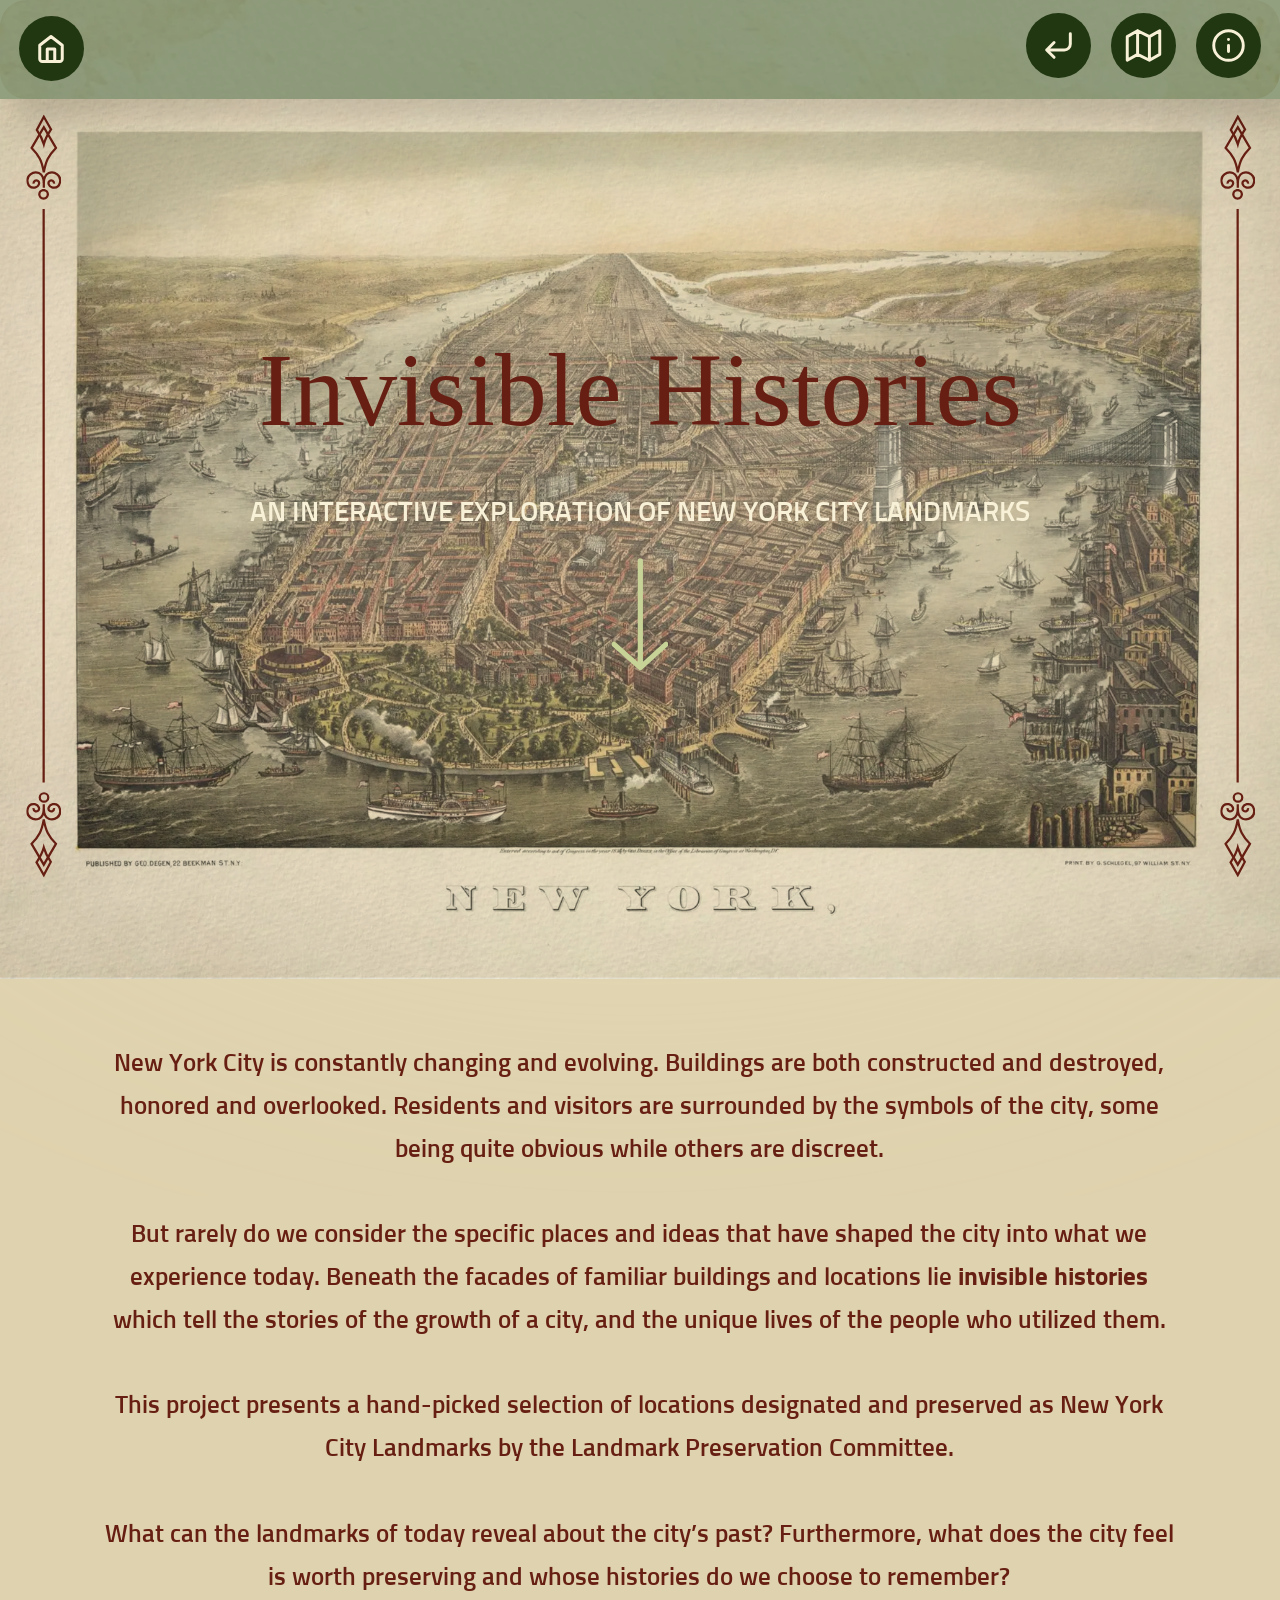
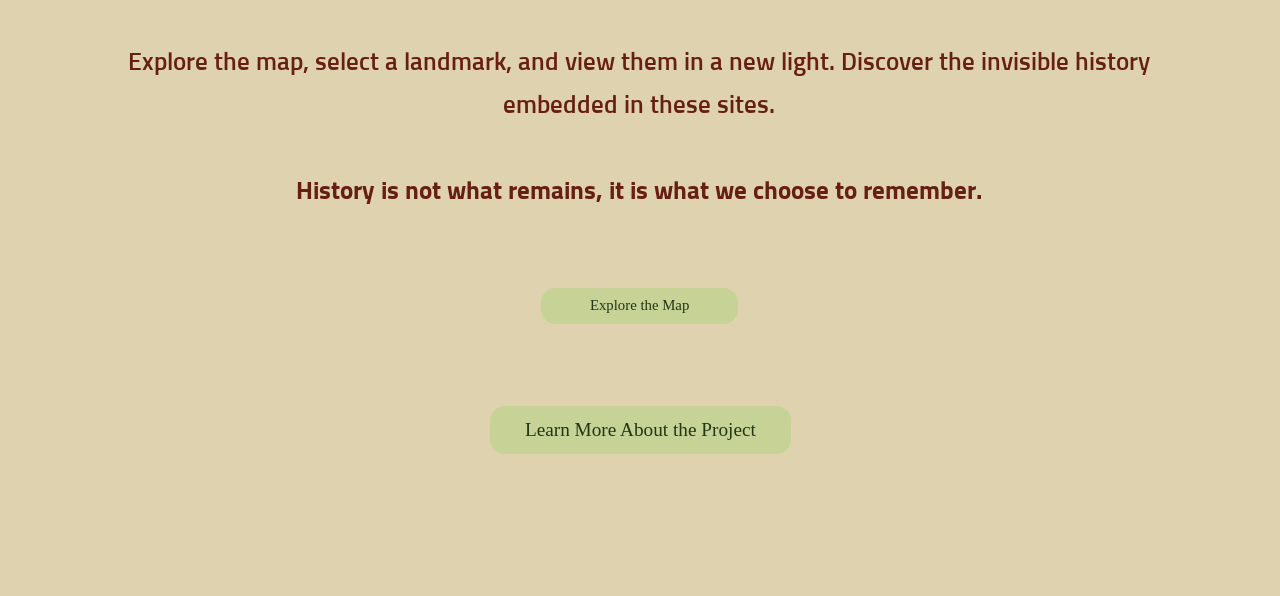
==== index.html @ 9963aa11 "Invisible Histories: Pass 3 build Claude-Session: https://claude.ai/code/session_01Rgihcvc9URXPDrAus" ====
<!doctype html>
<html lang="en">
<head>
<meta charset="utf-8">
<meta name="viewport" content="width=device-width, initial-scale=1">
<title>Invisible Histories</title>
<link rel="preconnect" href="https://fonts.googleapis.com">
<link href="https://fonts.googleapis.com/css2?family=IM+Fell+Great+Primer:ital@0;1&family=IM+Fell+Great+Primer+SC&family=Inter:wght@400;600&family=Sunflower:wght@300;500;700&display=swap" rel="stylesheet">
<link href="https://api.mapbox.com/mapbox-gl-js/v3.9.4/mapbox-gl.css" rel="stylesheet">
<link href="css/figma.css" rel="stylesheet">
<link href="css/style.css" rel="stylesheet">
</head>
<body>
<nav class="nav z" aria-label="Site">
  <button class="nb home" data-go="" aria-label="Home"><img src="img/home.svg" alt=""></button>
  <button class="nb back" id="backBtn" aria-label="Back"><img src="img/nav-back.svg" alt=""></button>
  <button class="nb map" data-go="map" aria-label="Map"><img src="img/nav-map.svg" alt=""></button>
  <button class="nb info" data-go="info" aria-label="Info"><img src="img/nav-info.svg" alt=""></button>
</nav>

<!-- 01 Start -->
<main id="v-start" class="view">
  <div class="start z">
    <img class="abs" src="img/hero.webp" alt="1873 bird's-eye lithograph of New York by George Schlegel" style="left:-13px;top:44px;width:1751px;height:1278px;object-fit:cover">
    <img class="abs mult" src="img/tex4.webp" alt="" style="left:-122px;top:-40px;width:1969px;height:1362px;object-fit:cover;opacity:.4">
    <div class="abs mult" style="left:-59px;top:77px;width:1844px;height:1245px;overflow:hidden;opacity:.5"><img src="img/tex3.webp" alt="" style="position:absolute;left:0;top:-1.58%;width:100%;height:101.59%"></div>
    <img class="abs" src="img/ellipse.svg" alt="" style="left:-466.9px;top:-234px;width:2647.9px;height:1848.1px">
    <div class="orn" style="left:37px"><img src="img/ornL.svg" alt=""></div>
    <div class="orn" style="left:1650px"><img src="img/ornR.svg" alt=""></div>
    <h1 class="title">Invisible Histories</h1>
    <p class="sub">AN INTERACTIVE EXPLORATION OF NEW YORK CITY LANDMARKS</p>
    <a class="down" href="#intro" aria-label="Scroll to introduction"><img src="img/arrow.svg" alt=""></a>
    <div class="intro" id="intro">
      <p>New York City is constantly changing and evolving. Buildings are both constructed and destroyed, honored and overlooked. Residents and visitors are surrounded by the symbols of the city, some being quite obvious while others are discreet.</p>
      <p>But rarely do we consider the specific places and ideas that have shaped the city into what we experience today. Beneath the facades of familiar buildings and locations lie <b>invisible histories</b> which tell the stories of the growth of a city, and the unique lives of the people who utilized them.</p>
      <p>This project presents a hand-picked selection of locations designated and preserved as New York City Landmarks by the Landmark Preservation Committee.</p>
      <p>What can the landmarks of today reveal about the city’s past? Furthermore, what does the city feel is worth preserving and whose histories do we choose to remember?</p>
      <p>Explore the map, select a landmark, and view them in a new light. Discover the invisible history embedded in these sites.</p>
      <p><b>History is not what remains, it is what we choose to remember.</b></p>
    </div>
    <a class="btn" href="#map" style="left:731px;top:2549px;width:265px;height:48px;font-size:20px">Explore the Map</a>
    <a class="btn" href="#info" style="left:661px;top:2708px;width:407px;height:65px">Learn More About the Project</a>
  </div>
</main>

<!-- 02–15 Map (single Mapbox instance) -->
<main id="v-map" class="view">
  <div id="map" role="region" aria-label="Map of selected NYC landmarks"></div>
  <div id="card" class="card z" hidden></div>
  <section id="list" class="list z" aria-label="Landmark list">
    <h2>Landmarks</h2>
    <ol id="listItems"></ol>
  </section>
</main>

<!-- Landmark detail pages (Pass 2) -->
<main id="v-detail" class="view"><div id="detail" class="z"></div></main>

<!-- 17 Info (Pass 2) -->
<main id="v-info" class="view"><div class="z"><div id="infoBox"></div></div></main>

<div id="warp" aria-hidden="true"></div>
<script src="https://api.mapbox.com/mapbox-gl-js/v3.9.4/mapbox-gl.js"></script>
<script src="js/config.js"></script>
<script src="js/app.js"></script>
</body>
</html>
---- css/style.css ----
:root{--cream:#dfd2ae;--ivory:#f8f1d7;--rust:#661f12;--sage:#93a07f;--pale:#c7d297;--forest:#203712;--z:1}
*{box-sizing:border-box}
html,body{margin:0;background:var(--cream);color:var(--rust);font-family:Sunflower,sans-serif}
.z{zoom:var(--z)}
.abs{position:absolute}
.mult{mix-blend-mode:multiply}
.view{display:none}
.view.on{display:block}
:focus-visible{outline:3px solid #f8f1d7;outline-offset:3px;box-shadow:0 0 0 6px var(--forest)}

/* Nav */
.nav{position:fixed;top:0;left:0;width:1728px;height:133px;z-index:20;background:var(--nav,var(--sage));transition:background .4s;box-shadow:19px 29px 36px rgba(0,0,0,.14)}
.nav::before{content:"";position:absolute;inset:0;background:url(../img/paper.webp) center/cover;mix-blend-mode:multiply;opacity:.7;border-radius:36px}
.nb{position:absolute;top:17px;width:88px;height:88px;padding:0;border:0;border-radius:50%;background:none;cursor:pointer;transition:transform .2s}
.nb:hover{transform:scale(1.07)}
.nb img{width:88px;height:88px;display:block}
.nb.home{left:25px;top:22px;background:var(--forest);display:grid;place-items:center}
.nb.home img{width:40px;height:40px}
.nb.back{left:1385px}.nb.map{left:1500px}.nb.info{left:1615px}

/* Start */
.start{position:relative;width:1728px;height:2964px;overflow:hidden;background:var(--cream)}
.orn{position:absolute;top:157px;width:43.666px;height:1024px}
.orn img{position:absolute;left:50%;top:50%;width:1030.35px;height:46.66px;transform:translate(-50%,-50%) rotate(90deg)}
.title{position:absolute;left:864.5px;top:447px;width:1293px;transform:translateX(-50%);margin:0;font:400 140px/normal "IM Fell Great Primer SC",serif;color:var(--rust);text-align:center}
.sub{position:absolute;left:864px;top:661px;width:1134px;transform:translateX(-50%);margin:0;font-weight:500;font-size:38px;line-height:1.7;color:var(--ivory);text-align:center}
.down{position:absolute;left:828.9px;top:757px;width:70.2px;height:144.6px}
.down img{position:absolute;left:50%;top:50%;width:151.74px;height:77px;transform:translate(-50%,-50%) rotate(-90deg)}
.down:hover{transform:translateY(6px);transition:transform .2s}
.intro{position:absolute;left:863px;top:1408px;width:1450px;transform:translateX(-50%);font-weight:500;font-size:34px;line-height:1.7;text-align:center}
.intro p{margin:0 0 57.8px}
.intro b{font-weight:700}
.btn{position:absolute;display:grid;place-items:center;background:var(--pale);border-radius:20px;color:var(--forest);font:400 26px/1.7 "IM Fell Great Primer SC",serif;text-decoration:none;transition:filter .2s,transform .2s}
.btn:hover{filter:brightness(.93);transform:translateY(-2px)}

/* Map */
#v-map.on{position:fixed;inset:0}
#map{position:absolute;inset:0}
.mk{width:42px;height:63px;padding:0;border:0;background:none;cursor:pointer}
.mk .pin{display:block;width:42px;height:63px;transition:transform .2s;transform-origin:50% 100%}
.mk svg{display:block;width:100%;height:100%}
.mk:hover .pin,.mk:focus-visible .pin{transform:scale(1.18)}
.mk.sel{z-index:2}
.mk.sel .pin{transform:scale(1.45)}
.mk.sel .body{stroke:#203712;stroke-width:3}
.mk .lbl{position:absolute;left:50%;top:100%;transform:translateX(-50%);white-space:nowrap;font:600 15px Inter,system-ui,sans-serif;color:#3f3c34;text-shadow:0 0 3px #fff,0 0 3px #fff;pointer-events:none;opacity:0;transition:opacity .2s}
.mk:hover .lbl,.mk:focus-visible .lbl,.mk.sel .lbl{opacity:1}
.mk.sel .lbl{font-size:16px;top:calc(100% + 4px)}
.list .dot{display:inline-block;width:12px;height:12px;border-radius:50%;margin-right:8px;vertical-align:-1px;border:1px solid rgba(0,0,0,.25)}

.card{position:absolute;left:120px;border-radius:36px;overflow:hidden;box-shadow:20px 40px 50px rgba(0,0,0,.25);display:block;cursor:pointer;background:#fff;opacity:0;transform:translateY(12px);transition:opacity .45s,transform .45s}
.card[hidden]{display:none}
.card.show{opacity:1;transform:none}
.card.border{border:1px solid #000}
.card .ly{position:absolute;overflow:hidden}
.card .ly>img{position:absolute;max-width:none}
.card .tex{position:absolute;inset:0;background:url(../img/paper.webp) center/cover;mix-blend-mode:multiply;opacity:.7}
.card .hov{position:absolute;inset:0;opacity:0;transition:opacity .35s}
.card:hover .hov,.card:focus-visible .hov{opacity:1}
.card .go{position:absolute;inset:0;display:grid;place-items:center;font:400 64px "IM Fell Great Primer",serif;color:#fff;text-shadow:0 2px 12px rgba(0,0,0,.35)}

.list{position:absolute;right:28px;bottom:28px;width:340px;background:rgba(248,241,215,.94);border-radius:20px;padding:14px 18px;box-shadow:19px 29px 36px rgba(0,0,0,.14)}
.list h2{margin:0 0 6px;font:400 24px "IM Fell Great Primer SC",serif;color:var(--forest)}
.list ol{margin:0;padding-left:22px}
.list button{background:none;border:0;padding:3px 0;font:500 16px Sunflower,sans-serif;color:var(--rust);cursor:pointer;text-align:left}
.list button:hover,.list button[aria-current]{text-decoration:underline}
.mapboxgl-ctrl-top-right{top:calc(150px * var(--z))}

.pad{padding:180px 120px;width:1728px}
.stub{font-size:28px}

/* Figma-rendered detail pages */
.fg{position:relative;overflow:clip;margin:0 auto}
.fg *{box-sizing:border-box;border:0 solid}
.fg p,.fg h1,.fg h2{margin:0}
.fg img,.fg svg{display:block}
.fg button{font:inherit;color:inherit;background:none;padding:0;text-align:inherit}
.fg a{color:inherit}
.fg i.cc{font-style:normal}
.carousel .strip{transition:transform .6s cubic-bezier(.3,.7,.2,1)}
.fg .car-btn{position:absolute;width:var(--ab);height:var(--ab);top:var(--at);display:grid;place-items:center;border-radius:50%;background:rgba(248,241,215,.85);color:#1e1e1e;cursor:pointer;transition:transform .2s,background .2s}
.fg .car-btn:hover{transform:scale(1.1);background:#f8f1d7}
.car-btn svg{width:70%;height:70%}
.car-btn.prev{left:0}.car-btn.next{left:var(--an)}
.car-btn:disabled{opacity:.35;cursor:default;transform:none}
.car-cap{position:absolute;left:var(--cl);top:var(--ct);width:var(--cw);font:500 18px/1.4 Sunflower,sans-serif;color:#203712;text-align:center;opacity:0;transition:opacity .3s}
.exp{cursor:pointer}
.exp>div:nth-child(-n+2){transition:left .55s cubic-bezier(.3,.7,.2,1)}
.exp.open>div:nth-child(-n+2){left:0!important}
.exp>.cc{position:absolute;left:calc(68.59% + 60px);top:50%;transform:translateY(-50%) rotate(180deg);color:#203712;transition:left .55s cubic-bezier(.3,.7,.2,1),transform .55s}
.exp.open>.cc{left:24px;transform:translateY(-50%)}
.exp-body{position:absolute;left:96px;top:56px;width:680px;font:500 28px/1.6 Sunflower,sans-serif;color:#203712;opacity:0;transition:opacity .3s .2s}
.exp.open .exp-body{opacity:1}
.exp-body h3{margin:0 0 16px;font:400 44px "IM Fell Great Primer SC",serif}
.exp-body dl{margin:0;display:grid;grid-template-columns:230px 1fr;gap:6px 18px}
.exp-body dt{font-weight:700}.exp-body dd{margin:0}
.fg .sticky:not([class*="h-["]){height:1117px}
/* Info page: Sources + Credits (appended below Figma layout) */
.info-extra{position:relative;padding:9020px 100px 160px;color:var(--rust);font:500 26px/1.6 Sunflower,sans-serif}
.info-extra h2{margin:0 0 24px;text-align:center;font:400 48px/1.7 "IM Fell Great Primer SC",serif}
.info-blank{height:200px}
.credits{display:grid;grid-template-columns:420px 1fr;gap:18px 40px;margin:0}
.credits dt{font-weight:700}.credits dd{margin:0}
.credits a{color:#94341b}
.credits-note{margin-top:40px;font-size:22px;opacity:.8}
/* decorative Figma layers never block interaction */
.fg *{pointer-events:none}
.fg .carousel,.fg .carousel *,.fg .exp,.fg .exp *,.fg a,.fg .info-extra,.fg .info-extra *{pointer-events:auto}
.fg .cap-host{pointer-events:auto;outline-offset:4px}
.img-cap{position:absolute;left:0;right:0;bottom:0;margin:0;padding:14px 18px;background:rgba(32,55,18,.82);color:#f8f1d7;font:500 20px/1.4 Sunflower,sans-serif;opacity:0;transition:opacity .3s;pointer-events:none}
.img-cap em{font-style:normal;opacity:.85;font-size:17px}
.img-cap.show{opacity:1}
.img-sources h3{margin:10px 0 4px;font:400 28px "IM Fell Great Primer SC",serif}
.img-sources ul{margin:0 0 8px;padding-left:24px;font-size:22px}

.img-cap.placed{right:auto;bottom:auto;padding:0;background:none;color:#203712;font-size:21px;line-height:1.35}
.img-cap.placed em{font-size:18px;opacity:.75}

/* hover affordance on captioned photos */
.fg .cap-img,.fg .carousel .strip>div{cursor:help}
.fg .cap-img{transition:filter .25s}
.fg .cap-img:hover,.fg .cap-img:focus-visible{filter:brightness(1.06) drop-shadow(0 6px 14px rgba(0,0,0,.18))}
.carousel .car-cap{opacity:0}
.carousel:has(.strip:hover) .car-cap,.carousel:focus-within .car-cap{opacity:1}

/* frame transitions */
#warp{position:fixed;inset:0;z-index:50;pointer-events:none;opacity:0;transition-property:opacity;transition-timing-function:ease-in-out;
  background:radial-gradient(ellipse at center,rgba(247,240,211,.55) 0%,rgba(150,120,70,.75) 100%),url(../img/paper.webp) center/cover;background-blend-mode:multiply}
#warp.on{opacity:1}
.card.dive{transform:scale(1.08);opacity:0;transition:transform 1.4s ease-in,opacity 1.2s ease-in}
#detail.arrive{animation:arrive 2.2s cubic-bezier(.2,.7,.2,1) both}
@keyframes arrive{0%{filter:sepia(1) blur(5px) brightness(1.08);transform:scale(1.035)}60%{filter:sepia(.35) blur(0)}100%{filter:none;transform:none}}
@media (prefers-reduced-motion:reduce){#detail.arrive{animation:none}#warp{transition-duration:150ms!important}}
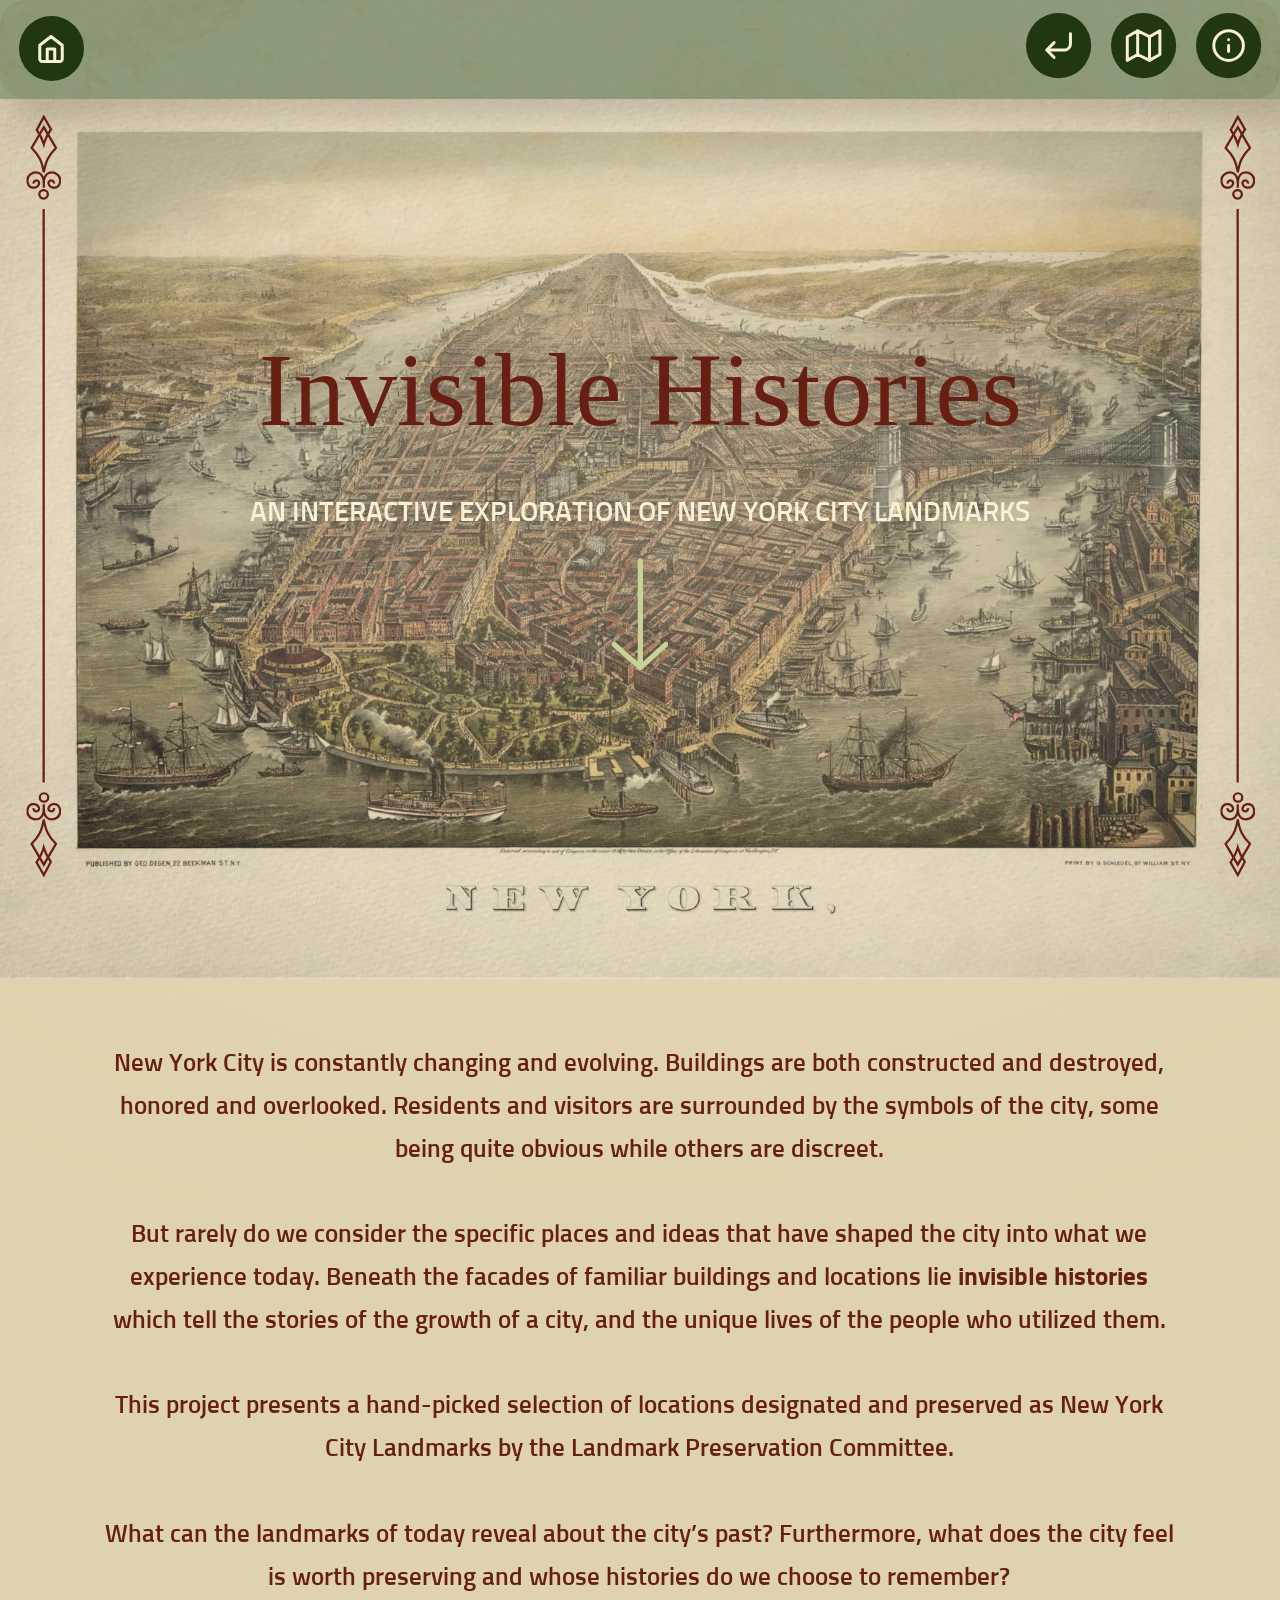
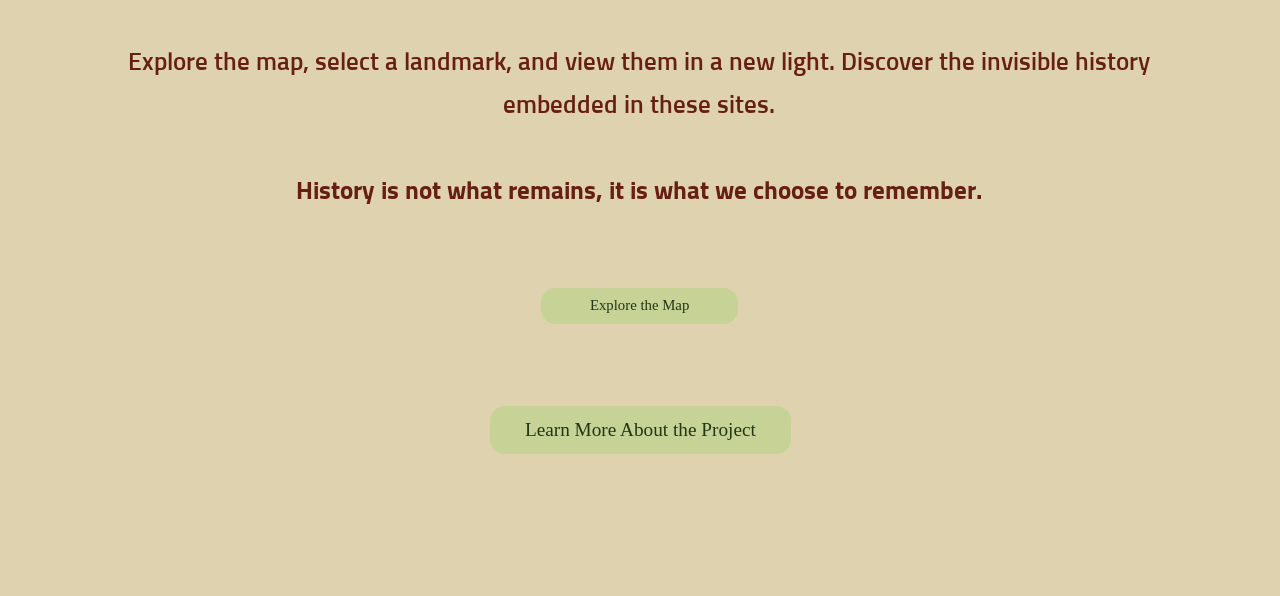
==== commit e29300a8: "Sticky backgrounds, themed nav and carousel buttons, captions on all photos, map instructions, scree" ====
--- a/index.html
+++ b/index.html
@@ -47,6 +47,16 @@
 <main id="v-map" class="view">
   <div id="map" role="region" aria-label="Map of selected NYC landmarks"></div>
   <div id="card" class="card z" hidden></div>
+  <section id="tip" class="tip z" role="dialog" aria-labelledby="tipH" hidden>
+    <button type="button" aria-label="Close instructions">&times;</button>
+    <h2 id="tipH">Explore the map</h2>
+    <p>Click on a landmark to begin your journey.</p>
+    <ul>
+      <li>Drag to move around, scroll or use + / − to zoom.</li>
+      <li>Hover over a photo and choose <b>Travel Here</b> to step into its history.</li>
+      <li>Or pick a site from the Landmarks list.</li>
+    </ul>
+  </section>
   <section id="list" class="list z" aria-label="Landmark list">
     <h2>Landmarks</h2>
     <ol id="listItems"></ol>
--- a/css/style.css
+++ b/css/style.css
@@ -14,7 +14,7 @@
 .nb{position:absolute;top:17px;width:88px;height:88px;padding:0;border:0;border-radius:50%;background:none;cursor:pointer;transition:transform .2s}
 .nb:hover{transform:scale(1.07)}
 .nb img{width:88px;height:88px;display:block}
-.nb.home{left:25px;top:22px;background:var(--forest);display:grid;place-items:center}
+.nb.home{left:25px;top:22px;background:var(--ink,var(--forest));transition:background .4s,transform .2s;display:grid;place-items:center}
 .nb.home img{width:40px;height:40px}
 .nb.back{left:1385px}.nb.map{left:1500px}.nb.info{left:1615px}
 
@@ -42,7 +42,6 @@
 .mk:hover .pin,.mk:focus-visible .pin{transform:scale(1.18)}
 .mk.sel{z-index:2}
 .mk.sel .pin{transform:scale(1.45)}
-.mk.sel .body{stroke:#203712;stroke-width:3}
 .mk .lbl{position:absolute;left:50%;top:100%;transform:translateX(-50%);white-space:nowrap;font:600 15px Inter,system-ui,sans-serif;color:#3f3c34;text-shadow:0 0 3px #fff,0 0 3px #fff;pointer-events:none;opacity:0;transition:opacity .2s}
 .mk:hover .lbl,.mk:focus-visible .lbl,.mk.sel .lbl{opacity:1}
 .mk.sel .lbl{font-size:16px;top:calc(100% + 4px)}
@@ -78,11 +77,11 @@
 .fg a{color:inherit}
 .fg i.cc{font-style:normal}
 .carousel .strip{transition:transform .6s cubic-bezier(.3,.7,.2,1)}
-.fg .car-btn{position:absolute;width:var(--ab);height:var(--ab);top:var(--at);display:grid;place-items:center;border-radius:50%;background:rgba(248,241,215,.85);color:#1e1e1e;cursor:pointer;transition:transform .2s,background .2s}
-.fg .car-btn:hover{transform:scale(1.1);background:#f8f1d7}
+.fg .car-btn{position:absolute;width:var(--ab);height:var(--ab);top:var(--at);display:grid;place-items:center;border-radius:50%;background:var(--ink,#203712);color:#f8f1d7;cursor:pointer;transition:transform .2s,background .2s,filter .2s}
+.fg .car-btn:hover{transform:scale(1.1);filter:brightness(1.25)}
 .car-btn svg{width:70%;height:70%}
-.car-btn.prev{left:0}.car-btn.next{left:var(--an)}
-.car-btn:disabled{opacity:.35;cursor:default;transform:none}
+.car-btn.prev{left:var(--ap)}.car-btn.next{left:var(--an)}
+.fg .car-btn:disabled{background:color-mix(in srgb,var(--ink,#203712) 28%,#f8f1d7);color:#fff;cursor:default;transform:none;filter:none}
 .car-cap{position:absolute;left:var(--cl);top:var(--ct);width:var(--cw);font:500 18px/1.4 Sunflower,sans-serif;color:#203712;text-align:center;opacity:0;transition:opacity .3s}
 .exp{cursor:pointer}
 .exp>div:nth-child(-n+2){transition:left .55s cubic-bezier(.3,.7,.2,1)}
@@ -94,7 +93,6 @@
 .exp-body h3{margin:0 0 16px;font:400 44px "IM Fell Great Primer SC",serif}
 .exp-body dl{margin:0;display:grid;grid-template-columns:230px 1fr;gap:6px 18px}
 .exp-body dt{font-weight:700}.exp-body dd{margin:0}
-.fg .sticky:not([class*="h-["]){height:1117px}
 /* Info page: Sources + Credits (appended below Figma layout) */
 .info-extra{position:relative;padding:9020px 100px 160px;color:var(--rust);font:500 26px/1.6 Sunflower,sans-serif}
 .info-extra h2{margin:0 0 24px;text-align:center;font:400 48px/1.7 "IM Fell Great Primer SC",serif}
@@ -131,3 +129,17 @@
 #detail.arrive{animation:arrive 2.2s cubic-bezier(.2,.7,.2,1) both}
 @keyframes arrive{0%{filter:sepia(1) blur(5px) brightness(1.08);transform:scale(1.035)}60%{filter:sepia(.35) blur(0)}100%{filter:none;transform:none}}
 @media (prefers-reduced-motion:reduce){#detail.arrive{animation:none}#warp{transition-duration:150ms!important}}
+
+.nb svg{width:88px;height:88px;display:block}
+.nb-fill{fill:var(--ink,#203712);transition:fill .4s}
+.card{transform-origin:0 50%}
+.card.show{transform:scale(var(--k,1))}
+.card.dive{transform:scale(calc(var(--k,1) * 1.08))}
+/* first-visit tip */
+.tip{position:absolute;left:28px;top:160px;width:430px;padding:22px 26px 20px;background:rgba(248,241,215,.96);border-radius:20px;box-shadow:19px 29px 36px rgba(0,0,0,.14);color:var(--forest);font:500 18px/1.5 Sunflower,sans-serif;animation:tipIn .6s ease both}
+.tip[hidden]{display:none}
+.tip h2{margin:0 0 6px;font:400 30px "IM Fell Great Primer SC",serif}
+.tip p{margin:0 0 6px}.tip ul{margin:4px 0 0;padding-left:20px;font-size:16px}
+.tip button{position:absolute;right:12px;top:10px;width:36px;height:36px;border:0;border-radius:50%;background:none;color:var(--forest);font-size:26px;line-height:1;cursor:pointer}
+.tip button:hover{background:rgba(32,55,18,.1)}
+@keyframes tipIn{from{opacity:0;transform:translateY(-8px)}to{opacity:1;transform:none}}
